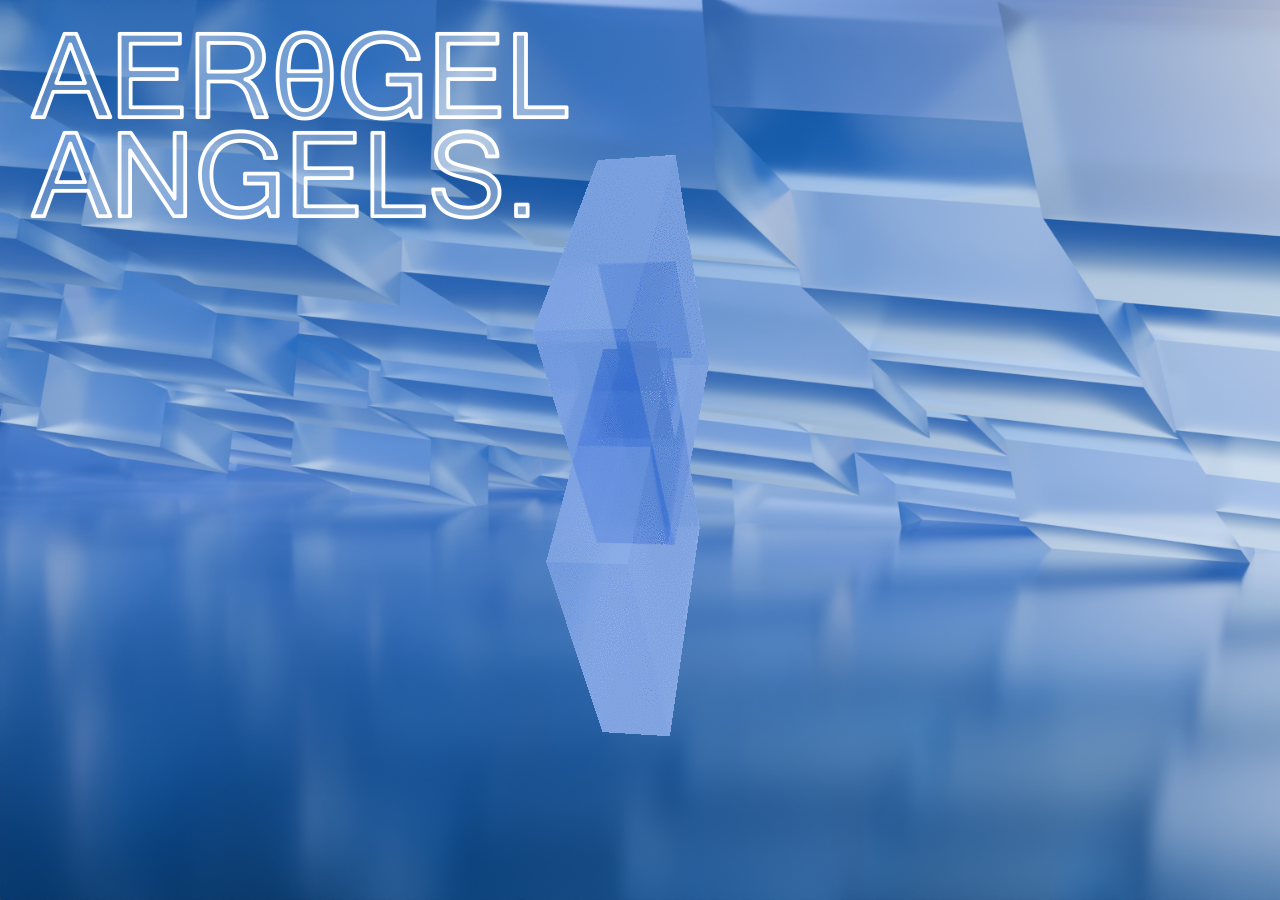
==== index.html @ 6fd8b73c "nothing" ====
<!DOCTYPE html>

<html>
    <head>
        <link rel="stylesheet" href="style.css">
        <link rel="icon" type="image/x-icon" href="images/favicon.png">
        <title>Aerogel Angels</title>
    </head>
    <body class="index">
        <div id="name">
        <!--text that says aerogel angels-->
            <img id="nameText" src="images/aerogeltext.png" alt="AERθGELANGELS.">
        </div>
        <div id="homeLogoSpinContainer">
            <div id="homeLogoSpin">
            <!--aerogel angels logo spinning render-->
                <img src="images/logospin2.gif" alt>
            </div>
        </div>
    </body>
</html>
---- style.css ----
/*global properties*/

@font-face {
    font-family:"NimbusSansLBold";
    src: url(fonts/NimbusSanL-Bol.otf)
}

/*landing page properties*/

.index {
    background-image:url(images/pagebackground.png);
    position:relative;
    background-repeat:no-repeat;
    background-size:cover;
    padding:0px;
    margin:0px;
    min-height:100vh
}

#nameText {
    font-family:"NimbusSansLBold";
    position:absolute;
    top:30px;
    left:30px
}

div#homeLogoSpinContainer {
    width:100%;
    height:100%;
    position:absolute;
    display:flex;
    justify-content:center;
    align-items:center
}

/* Music */

#toHome {
    position:absolute;
    width:100px;
    height:100px;
    top:25px;
    right:25px
}
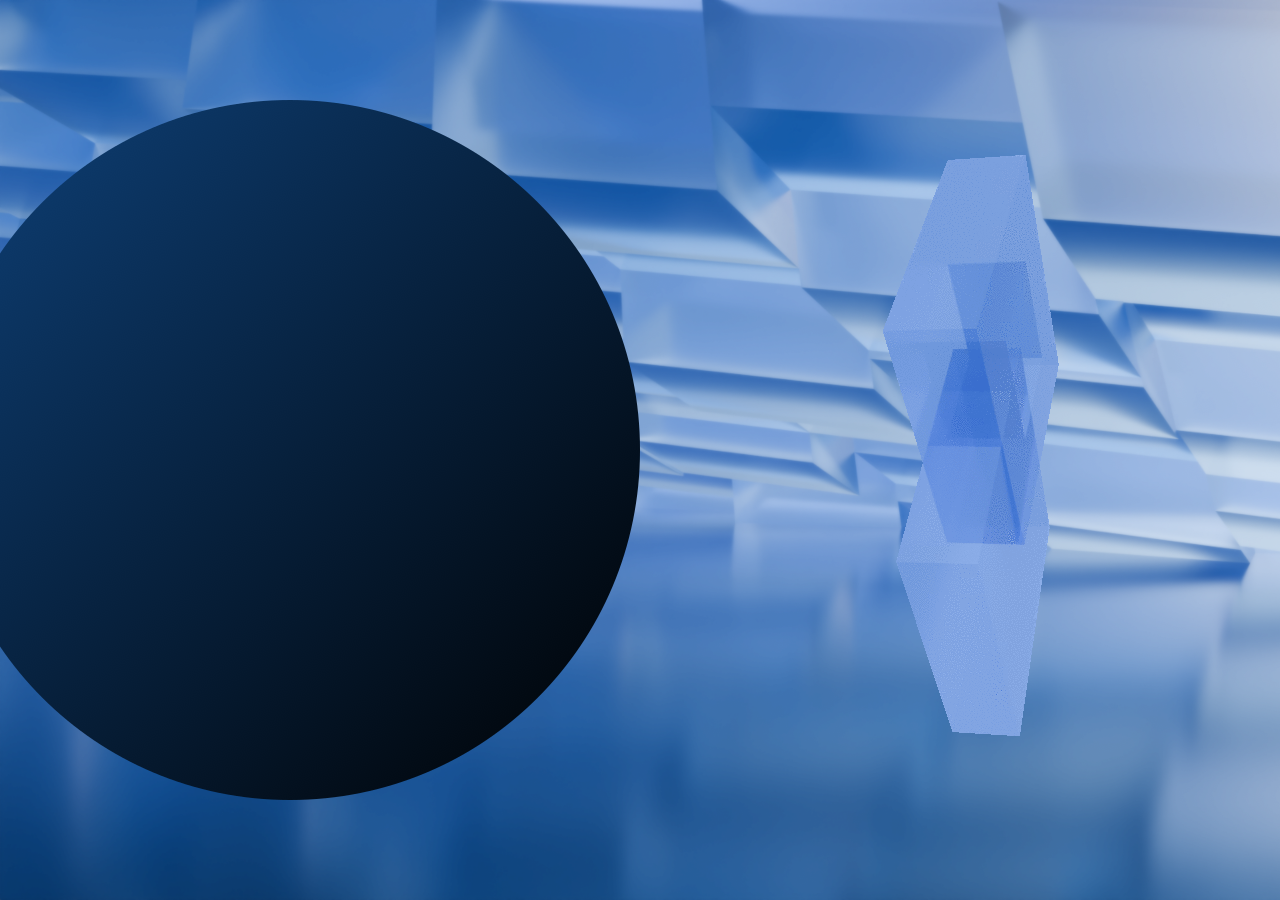
==== commit 91f82a13: "logocontainer" ====
--- a/index.html
+++ b/index.html
@@ -7,11 +7,8 @@
         <title>Aerogel Angels</title>
     </head>
     <body class="index">
-        <div id="name">
-        <!--text that says aerogel angels-->
-            <img id="nameText" src="images/aerogeltext.png" alt="AERθGELANGELS.">
-        </div>
         <div id="homeLogoSpinContainer">
+            <img src="images/logocontainer.png">
             <div id="homeLogoSpin">
             <!--aerogel angels logo spinning render-->
                 <img src="images/logospin2.gif" alt>
--- a/style.css
+++ b/style.css
@@ -8,20 +8,13 @@
 /*landing page properties*/
 
 .index {
-    background-image:url(images/pagebackground.png);
+    background-image:url(images/background.png);
     position:relative;
     background-repeat:no-repeat;
     background-size:cover;
     padding:0px;
     margin:0px;
     min-height:100vh
-}
-
-#nameText {
-    font-family:"NimbusSansLBold";
-    position:absolute;
-    top:30px;
-    left:30px
 }
 
 div#homeLogoSpinContainer {
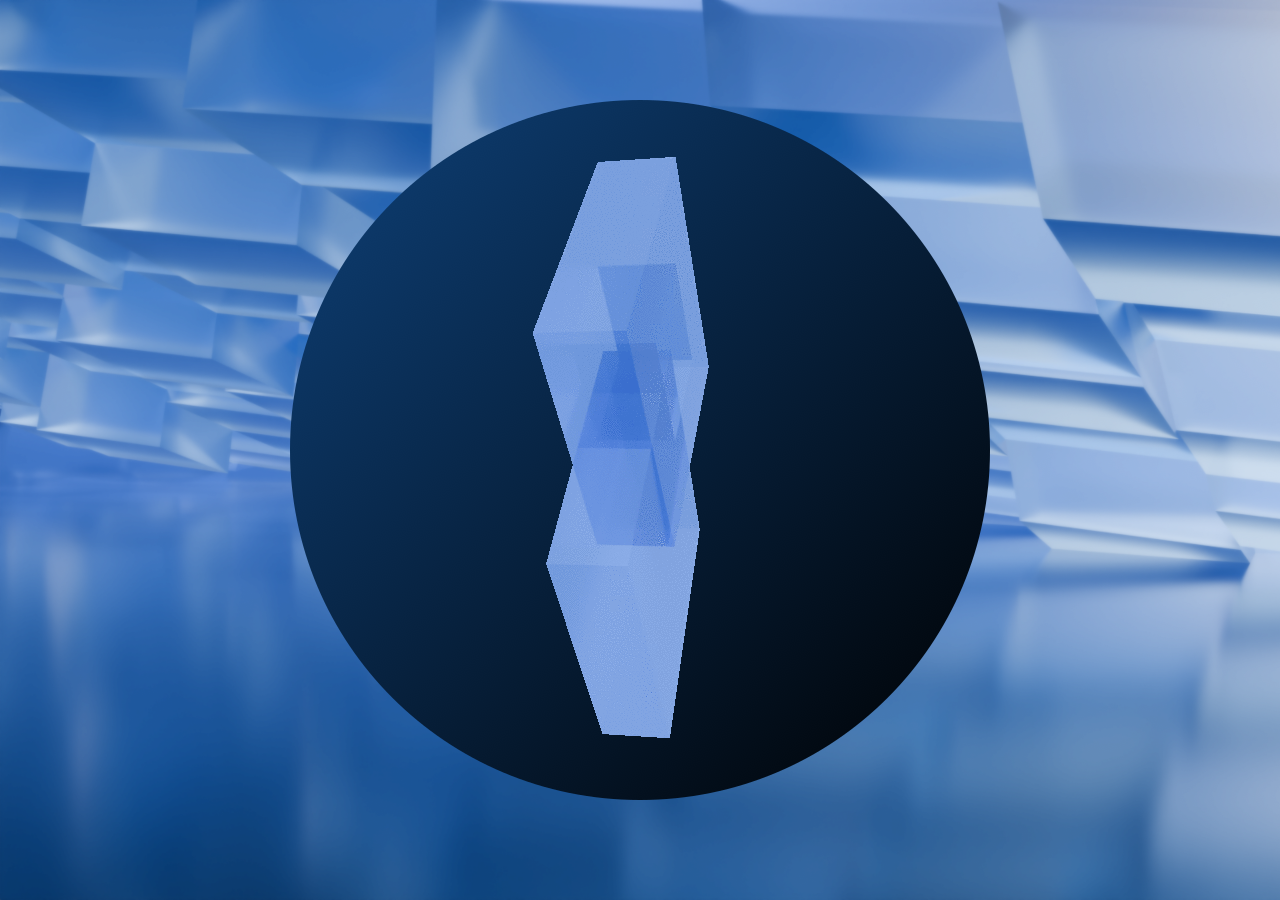
==== commit 1d255c73: "centerandback" ====
--- a/index.html
+++ b/index.html
@@ -8,7 +8,6 @@
     </head>
     <body class="index">
         <div id="homeLogoSpinContainer">
-            <img src="images/logocontainer.png">
             <div id="homeLogoSpin">
             <!--aerogel angels logo spinning render-->
                 <img src="images/logospin2.gif" alt>
--- a/style.css
+++ b/style.css
@@ -17,13 +17,16 @@
     min-height:100vh
 }
 
-div#homeLogoSpinContainer {
-    width:100%;
-    height:100%;
+#homeLogoSpinContainer {
+    max-height:700px;
+    max-width:700px;
+    background-image:url(images/logocontainer.png);
+    background-repeat:no-repeat;
     position:absolute;
-    display:flex;
-    justify-content:center;
-    align-items:center
+    text-align:center;
+    top:50%;
+    left:50%;
+    transform:translate(-50%,-50%)
 }
 
 /* Music */
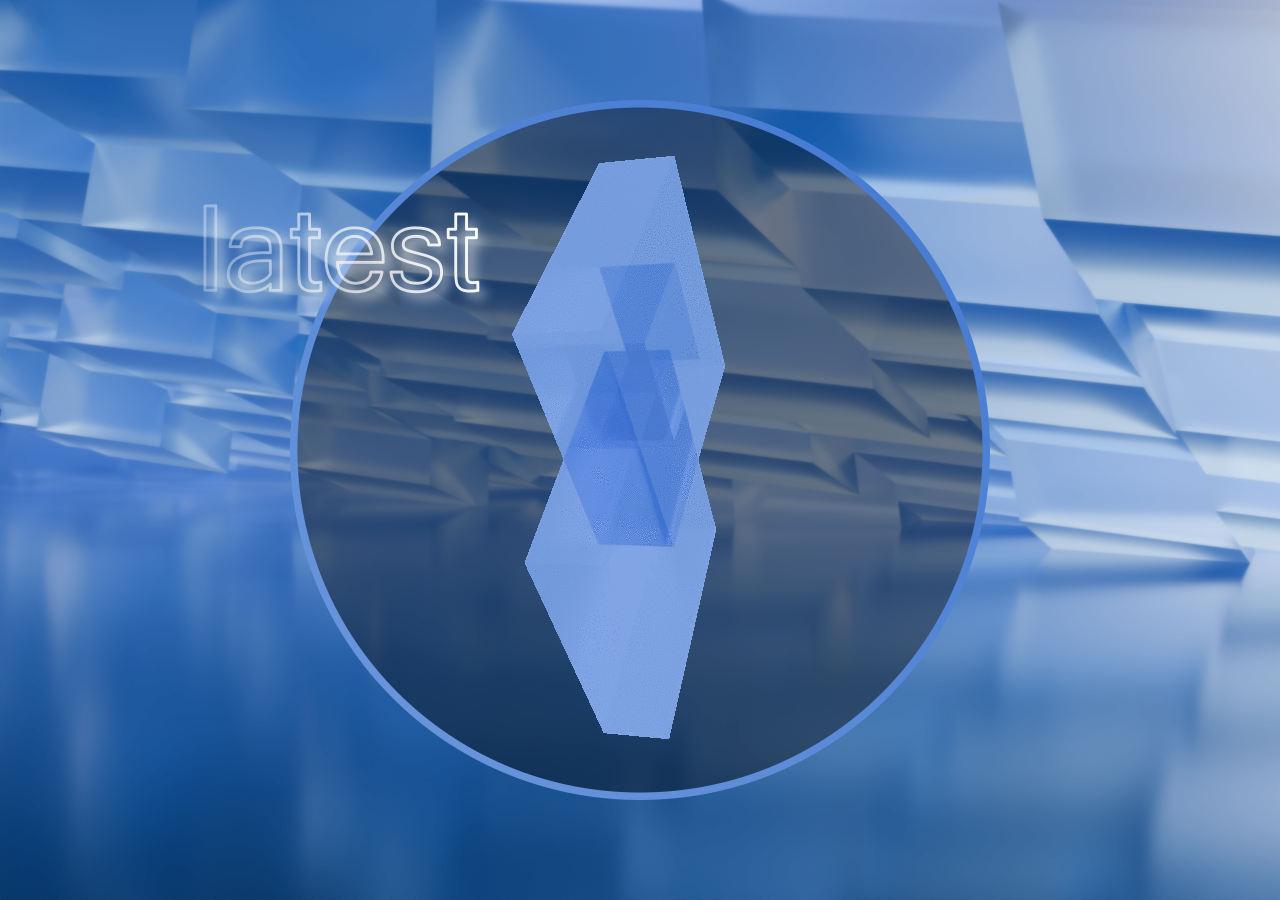
==== commit 4033581c: "fuckfart" ====
--- a/index.html
+++ b/index.html
@@ -13,5 +13,10 @@
                 <img src="images/logospin2.gif" alt>
             </div>
         </div>
+        <div id="toLatest">
+            <a href="latest.html">
+                <img src="images/latest.png" alt>
+            </a>
+        </div>
     </body>
 </html>
--- a/style.css
+++ b/style.css
@@ -29,6 +29,14 @@
     transform:translate(-50%,-50%)
 }
 
+#toLatest {
+    max-height:113px;
+    max-width:300px;
+    position:relative;
+    top:200px;
+    left:200px;
+}
+
 /* Music */
 
 #toHome {
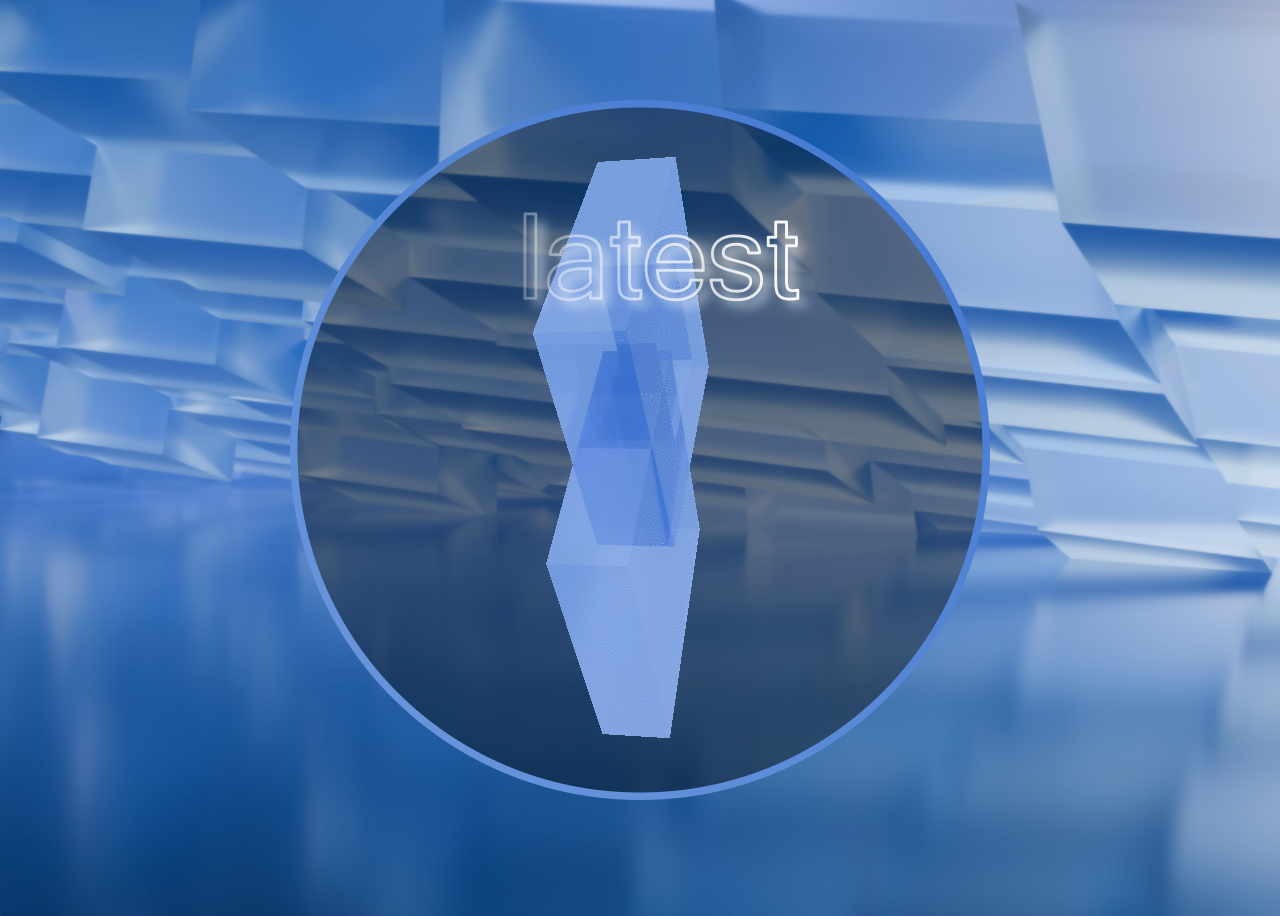
==== commit 4857a14a: "poopssex" ====
--- a/index.html
+++ b/index.html
@@ -13,10 +13,12 @@
                 <img src="images/logospin2.gif" alt>
             </div>
         </div>
-        <div id="toLatest">
-            <a href="latest.html">
-                <img src="images/latest.png" alt>
-            </a>
+        <div id="buttonContainer">
+            <div id="toLatest">
+                <a href="latest.html">
+                    <img src="images/latest.png" alt>
+                </a>
+            </div>
         </div>
     </body>
 </html>
--- a/style.css
+++ b/style.css
@@ -9,11 +9,8 @@
 
 .index {
     background-image:url(images/background.png);
-    position:relative;
     background-repeat:no-repeat;
     background-size:cover;
-    padding:0px;
-    margin:0px;
     min-height:100vh
 }
 
@@ -29,10 +26,17 @@
     transform:translate(-50%,-50%)
 }
 
+#buttonContainer {
+    height:100vh;
+    width:1200px;
+    position:absolute;
+    left:25%
+}
+
 #toLatest {
     max-height:113px;
     max-width:300px;
-    position:relative;
+    position:absolute;
     top:200px;
     left:200px;
 }
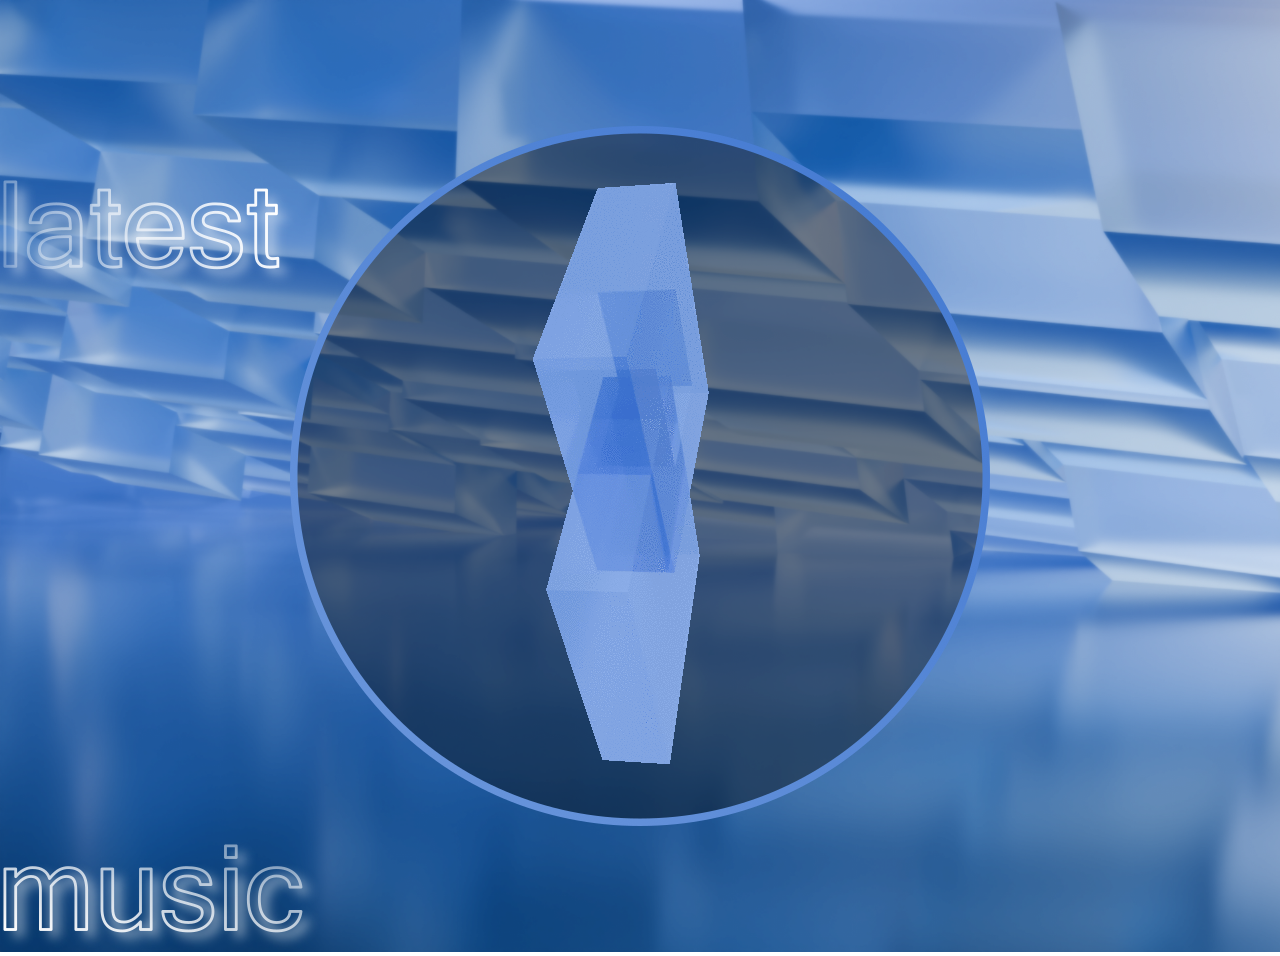
==== commit 67d6639c: "music" ====
--- a/index.html
+++ b/index.html
@@ -19,6 +19,11 @@
                     <img src="images/latest.png" alt>
                 </a>
             </div>
+            <div id="toMusic">
+                <a href="music.html">
+                    <img src="images/music.png">
+                </a>
+            </div>
         </div>
     </body>
 </html>
--- a/style.css
+++ b/style.css
@@ -11,6 +11,8 @@
     background-image:url(images/background.png);
     background-repeat:no-repeat;
     background-size:cover;
+    position:relative;
+    margin:0;
     min-height:100vh
 }
 
@@ -27,18 +29,25 @@
 }
 
 #buttonContainer {
-    height:100vh;
-    width:1200px;
-    position:absolute;
-    left:25%
+    height:600px;
+    width:1350px;
+    position:relative;
+    margin:auto;
+    padding:176px 0;
 }
 
 #toLatest {
-    max-height:113px;
-    max-width:300px;
+    height:113px;
+    width:300px;
     position:absolute;
-    top:200px;
-    left:200px;
+}
+
+#toMusic {
+    height:112px;
+    width:323px;
+    position:absolute;
+    left:0px;
+    bottom:0px
 }
 
 /* Music */
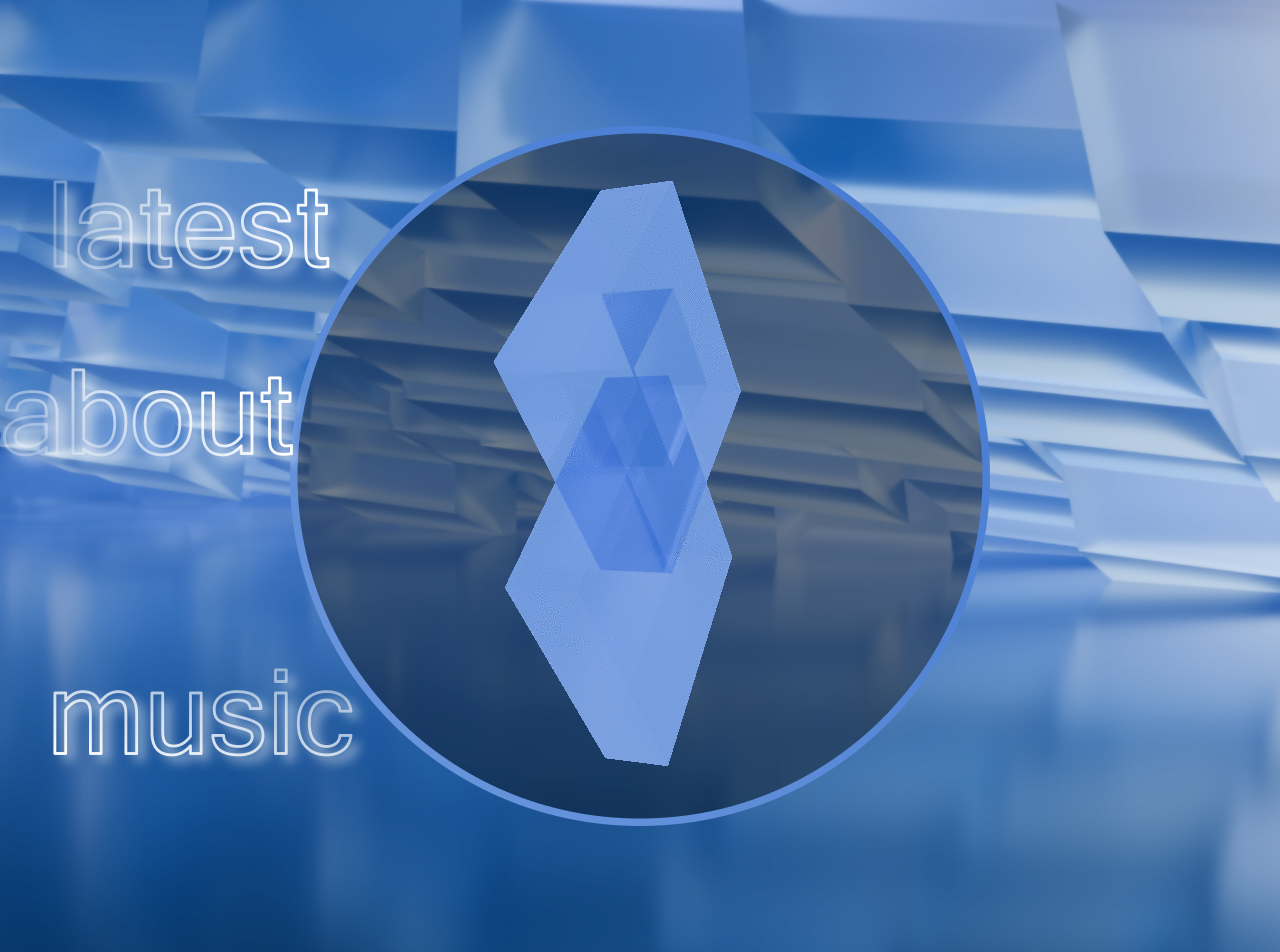
==== commit 7a78fa13: "buttonfart" ====
--- a/index.html
+++ b/index.html
@@ -24,6 +24,11 @@
                     <img src="images/music.png">
                 </a>
             </div>
+            <div id="toAbout">
+                <a href="about.html">
+                    <img src="images/about.png">
+                </a>
+            </div>
         </div>
     </body>
 </html>
--- a/style.css
+++ b/style.css
@@ -40,14 +40,23 @@
     height:113px;
     width:300px;
     position:absolute;
+    left:50px;
 }
 
 #toMusic {
     height:112px;
     width:323px;
     position:absolute;
-    left:0px;
-    bottom:0px
+    bottom:176px;
+    left:50px;
+}
+
+#toAbout {
+    height:112px;
+    width:313px;
+    position:absolute;
+    bottom:476px;
+
 }
 
 /* Music */
